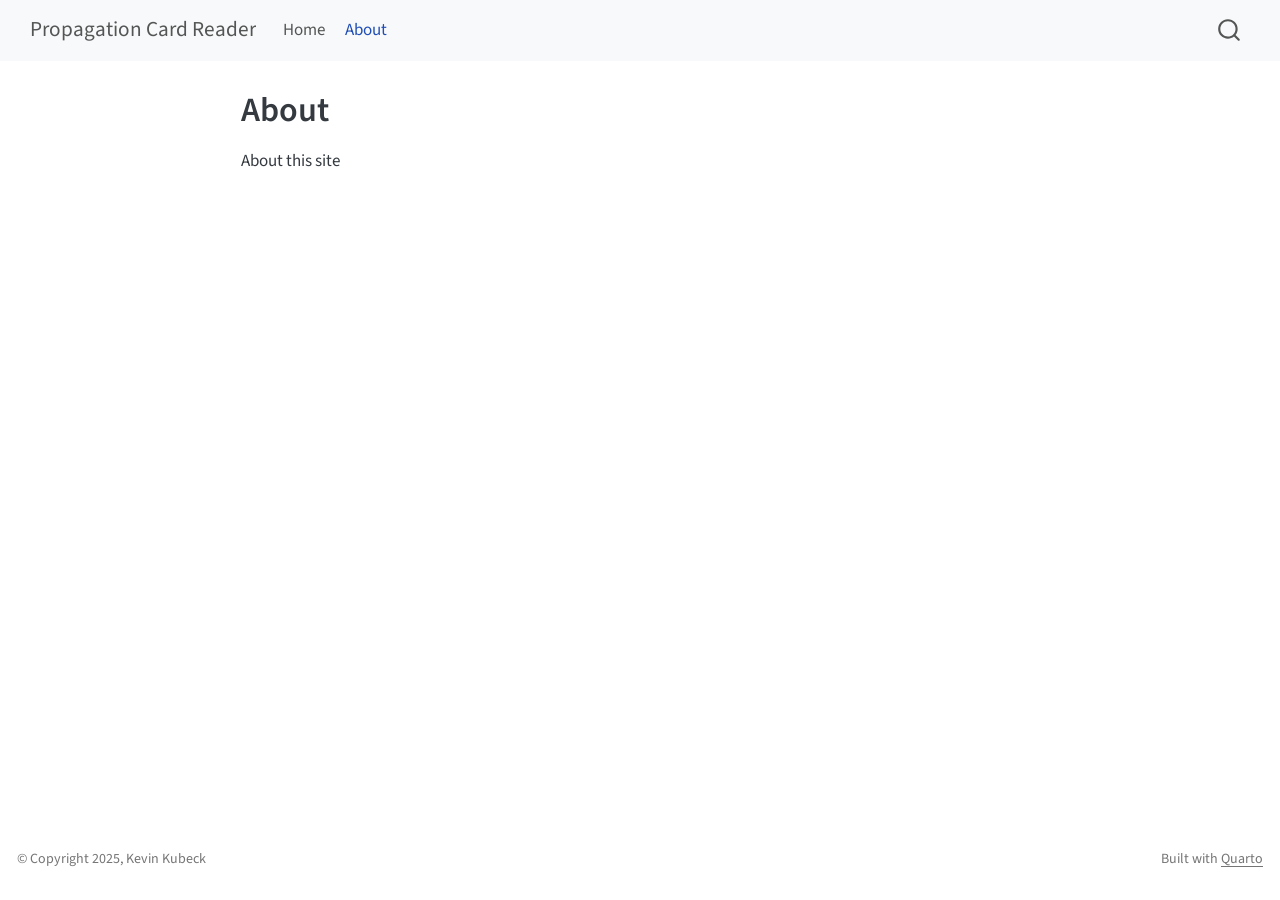
==== docs/about.html @ 02231087 "Added quarto files" ====
<!DOCTYPE html>
<html xmlns="http://www.w3.org/1999/xhtml" lang="en" xml:lang="en"><head>

<meta charset="utf-8">
<meta name="generator" content="quarto-1.7.33">

<meta name="viewport" content="width=device-width, initial-scale=1.0, user-scalable=yes">


<title>About – Propagation Card Reader</title>
<style>
code{white-space: pre-wrap;}
span.smallcaps{font-variant: small-caps;}
div.columns{display: flex; gap: min(4vw, 1.5em);}
div.column{flex: auto; overflow-x: auto;}
div.hanging-indent{margin-left: 1.5em; text-indent: -1.5em;}
ul.task-list{list-style: none;}
ul.task-list li input[type="checkbox"] {
  width: 0.8em;
  margin: 0 0.8em 0.2em -1em; /* quarto-specific, see https://github.com/quarto-dev/quarto-cli/issues/4556 */ 
  vertical-align: middle;
}
</style>


<script src="site_libs/quarto-nav/quarto-nav.js"></script>
<script src="site_libs/quarto-nav/headroom.min.js"></script>
<script src="site_libs/clipboard/clipboard.min.js"></script>
<script src="site_libs/quarto-search/autocomplete.umd.js"></script>
<script src="site_libs/quarto-search/fuse.min.js"></script>
<script src="site_libs/quarto-search/quarto-search.js"></script>
<meta name="quarto:offset" content="./">
<script src="site_libs/quarto-html/quarto.js" type="module"></script>
<script src="site_libs/quarto-html/tabsets/tabsets.js" type="module"></script>
<script src="site_libs/quarto-html/popper.min.js"></script>
<script src="site_libs/quarto-html/tippy.umd.min.js"></script>
<script src="site_libs/quarto-html/anchor.min.js"></script>
<link href="site_libs/quarto-html/tippy.css" rel="stylesheet">
<link href="site_libs/quarto-html/quarto-syntax-highlighting-ea385d0e468b0dd5ea5bf0780b1290d9.css" rel="stylesheet" id="quarto-text-highlighting-styles">
<script src="site_libs/bootstrap/bootstrap.min.js"></script>
<link href="site_libs/bootstrap/bootstrap-icons.css" rel="stylesheet">
<link href="site_libs/bootstrap/bootstrap-c1fac2584b48ed01fb6e278e36375074.min.css" rel="stylesheet" append-hash="true" id="quarto-bootstrap" data-mode="light">
<script id="quarto-search-options" type="application/json">{
  "location": "navbar",
  "copy-button": false,
  "collapse-after": 3,
  "panel-placement": "end",
  "type": "overlay",
  "limit": 50,
  "keyboard-shortcut": [
    "f",
    "/",
    "s"
  ],
  "show-item-context": false,
  "language": {
    "search-no-results-text": "No results",
    "search-matching-documents-text": "matching documents",
    "search-copy-link-title": "Copy link to search",
    "search-hide-matches-text": "Hide additional matches",
    "search-more-match-text": "more match in this document",
    "search-more-matches-text": "more matches in this document",
    "search-clear-button-title": "Clear",
    "search-text-placeholder": "",
    "search-detached-cancel-button-title": "Cancel",
    "search-submit-button-title": "Submit",
    "search-label": "Search"
  }
}</script>


<link rel="stylesheet" href="styles.css">
</head>

<body class="nav-fixed fullcontent quarto-light">

<div id="quarto-search-results"></div>
  <header id="quarto-header" class="headroom fixed-top">
    <nav class="navbar navbar-expand-lg " data-bs-theme="dark">
      <div class="navbar-container container-fluid">
      <div class="navbar-brand-container mx-auto">
    <a class="navbar-brand" href="./index.html">
    <span class="navbar-title">Propagation Card Reader</span>
    </a>
  </div>
            <div id="quarto-search" class="" title="Search"></div>
          <button class="navbar-toggler" type="button" data-bs-toggle="collapse" data-bs-target="#navbarCollapse" aria-controls="navbarCollapse" role="menu" aria-expanded="false" aria-label="Toggle navigation" onclick="if (window.quartoToggleHeadroom) { window.quartoToggleHeadroom(); }">
  <span class="navbar-toggler-icon"></span>
</button>
          <div class="collapse navbar-collapse" id="navbarCollapse">
            <ul class="navbar-nav navbar-nav-scroll me-auto">
  <li class="nav-item">
    <a class="nav-link" href="./index.html"> 
<span class="menu-text">Home</span></a>
  </li>  
  <li class="nav-item">
    <a class="nav-link active" href="./about.html" aria-current="page"> 
<span class="menu-text">About</span></a>
  </li>  
</ul>
          </div> <!-- /navcollapse -->
            <div class="quarto-navbar-tools">
</div>
      </div> <!-- /container-fluid -->
    </nav>
</header>
<!-- content -->
<div id="quarto-content" class="quarto-container page-columns page-rows-contents page-layout-article page-navbar">
<!-- sidebar -->
<!-- margin-sidebar -->
    
<!-- main -->
<main class="content" id="quarto-document-content">

<header id="title-block-header" class="quarto-title-block default">
<div class="quarto-title">
<h1 class="title">About</h1>
</div>



<div class="quarto-title-meta">

    
  
    
  </div>
  


</header>


<p>About this site</p>



</main> <!-- /main -->
<script id="quarto-html-after-body" type="application/javascript">
  window.document.addEventListener("DOMContentLoaded", function (event) {
    const icon = "";
    const anchorJS = new window.AnchorJS();
    anchorJS.options = {
      placement: 'right',
      icon: icon
    };
    anchorJS.add('.anchored');
    const isCodeAnnotation = (el) => {
      for (const clz of el.classList) {
        if (clz.startsWith('code-annotation-')) {                     
          return true;
        }
      }
      return false;
    }
    const onCopySuccess = function(e) {
      // button target
      const button = e.trigger;
      // don't keep focus
      button.blur();
      // flash "checked"
      button.classList.add('code-copy-button-checked');
      var currentTitle = button.getAttribute("title");
      button.setAttribute("title", "Copied!");
      let tooltip;
      if (window.bootstrap) {
        button.setAttribute("data-bs-toggle", "tooltip");
        button.setAttribute("data-bs-placement", "left");
        button.setAttribute("data-bs-title", "Copied!");
        tooltip = new bootstrap.Tooltip(button, 
          { trigger: "manual", 
            customClass: "code-copy-button-tooltip",
            offset: [0, -8]});
        tooltip.show();    
      }
      setTimeout(function() {
        if (tooltip) {
          tooltip.hide();
          button.removeAttribute("data-bs-title");
          button.removeAttribute("data-bs-toggle");
          button.removeAttribute("data-bs-placement");
        }
        button.setAttribute("title", currentTitle);
        button.classList.remove('code-copy-button-checked');
      }, 1000);
      // clear code selection
      e.clearSelection();
    }
    const getTextToCopy = function(trigger) {
        const codeEl = trigger.previousElementSibling.cloneNode(true);
        for (const childEl of codeEl.children) {
          if (isCodeAnnotation(childEl)) {
            childEl.remove();
          }
        }
        return codeEl.innerText;
    }
    const clipboard = new window.ClipboardJS('.code-copy-button:not([data-in-quarto-modal])', {
      text: getTextToCopy
    });
    clipboard.on('success', onCopySuccess);
    if (window.document.getElementById('quarto-embedded-source-code-modal')) {
      const clipboardModal = new window.ClipboardJS('.code-copy-button[data-in-quarto-modal]', {
        text: getTextToCopy,
        container: window.document.getElementById('quarto-embedded-source-code-modal')
      });
      clipboardModal.on('success', onCopySuccess);
    }
      var localhostRegex = new RegExp(/^(?:http|https):\/\/localhost\:?[0-9]*\//);
      var mailtoRegex = new RegExp(/^mailto:/);
        var filterRegex = new RegExp('/' + window.location.host + '/');
      var isInternal = (href) => {
          return filterRegex.test(href) || localhostRegex.test(href) || mailtoRegex.test(href);
      }
      // Inspect non-navigation links and adorn them if external
     var links = window.document.querySelectorAll('a[href]:not(.nav-link):not(.navbar-brand):not(.toc-action):not(.sidebar-link):not(.sidebar-item-toggle):not(.pagination-link):not(.no-external):not([aria-hidden]):not(.dropdown-item):not(.quarto-navigation-tool):not(.about-link)');
      for (var i=0; i<links.length; i++) {
        const link = links[i];
        if (!isInternal(link.href)) {
          // undo the damage that might have been done by quarto-nav.js in the case of
          // links that we want to consider external
          if (link.dataset.originalHref !== undefined) {
            link.href = link.dataset.originalHref;
          }
        }
      }
    function tippyHover(el, contentFn, onTriggerFn, onUntriggerFn) {
      const config = {
        allowHTML: true,
        maxWidth: 500,
        delay: 100,
        arrow: false,
        appendTo: function(el) {
            return el.parentElement;
        },
        interactive: true,
        interactiveBorder: 10,
        theme: 'quarto',
        placement: 'bottom-start',
      };
      if (contentFn) {
        config.content = contentFn;
      }
      if (onTriggerFn) {
        config.onTrigger = onTriggerFn;
      }
      if (onUntriggerFn) {
        config.onUntrigger = onUntriggerFn;
      }
      window.tippy(el, config); 
    }
    const noterefs = window.document.querySelectorAll('a[role="doc-noteref"]');
    for (var i=0; i<noterefs.length; i++) {
      const ref = noterefs[i];
      tippyHover(ref, function() {
        // use id or data attribute instead here
        let href = ref.getAttribute('data-footnote-href') || ref.getAttribute('href');
        try { href = new URL(href).hash; } catch {}
        const id = href.replace(/^#\/?/, "");
        const note = window.document.getElementById(id);
        if (note) {
          return note.innerHTML;
        } else {
          return "";
        }
      });
    }
    const xrefs = window.document.querySelectorAll('a.quarto-xref');
    const processXRef = (id, note) => {
      // Strip column container classes
      const stripColumnClz = (el) => {
        el.classList.remove("page-full", "page-columns");
        if (el.children) {
          for (const child of el.children) {
            stripColumnClz(child);
          }
        }
      }
      stripColumnClz(note)
      if (id === null || id.startsWith('sec-')) {
        // Special case sections, only their first couple elements
        const container = document.createElement("div");
        if (note.children && note.children.length > 2) {
          container.appendChild(note.children[0].cloneNode(true));
          for (let i = 1; i < note.children.length; i++) {
            const child = note.children[i];
            if (child.tagName === "P" && child.innerText === "") {
              continue;
            } else {
              container.appendChild(child.cloneNode(true));
              break;
            }
          }
          if (window.Quarto?.typesetMath) {
            window.Quarto.typesetMath(container);
          }
          return container.innerHTML
        } else {
          if (window.Quarto?.typesetMath) {
            window.Quarto.typesetMath(note);
          }
          return note.innerHTML;
        }
      } else {
        // Remove any anchor links if they are present
        const anchorLink = note.querySelector('a.anchorjs-link');
        if (anchorLink) {
          anchorLink.remove();
        }
        if (window.Quarto?.typesetMath) {
          window.Quarto.typesetMath(note);
        }
        if (note.classList.contains("callout")) {
          return note.outerHTML;
        } else {
          return note.innerHTML;
        }
      }
    }
    for (var i=0; i<xrefs.length; i++) {
      const xref = xrefs[i];
      tippyHover(xref, undefined, function(instance) {
        instance.disable();
        let url = xref.getAttribute('href');
        let hash = undefined; 
        if (url.startsWith('#')) {
          hash = url;
        } else {
          try { hash = new URL(url).hash; } catch {}
        }
        if (hash) {
          const id = hash.replace(/^#\/?/, "");
          const note = window.document.getElementById(id);
          if (note !== null) {
            try {
              const html = processXRef(id, note.cloneNode(true));
              instance.setContent(html);
            } finally {
              instance.enable();
              instance.show();
            }
          } else {
            // See if we can fetch this
            fetch(url.split('#')[0])
            .then(res => res.text())
            .then(html => {
              const parser = new DOMParser();
              const htmlDoc = parser.parseFromString(html, "text/html");
              const note = htmlDoc.getElementById(id);
              if (note !== null) {
                const html = processXRef(id, note);
                instance.setContent(html);
              } 
            }).finally(() => {
              instance.enable();
              instance.show();
            });
          }
        } else {
          // See if we can fetch a full url (with no hash to target)
          // This is a special case and we should probably do some content thinning / targeting
          fetch(url)
          .then(res => res.text())
          .then(html => {
            const parser = new DOMParser();
            const htmlDoc = parser.parseFromString(html, "text/html");
            const note = htmlDoc.querySelector('main.content');
            if (note !== null) {
              // This should only happen for chapter cross references
              // (since there is no id in the URL)
              // remove the first header
              if (note.children.length > 0 && note.children[0].tagName === "HEADER") {
                note.children[0].remove();
              }
              const html = processXRef(null, note);
              instance.setContent(html);
            } 
          }).finally(() => {
            instance.enable();
            instance.show();
          });
        }
      }, function(instance) {
      });
    }
        let selectedAnnoteEl;
        const selectorForAnnotation = ( cell, annotation) => {
          let cellAttr = 'data-code-cell="' + cell + '"';
          let lineAttr = 'data-code-annotation="' +  annotation + '"';
          const selector = 'span[' + cellAttr + '][' + lineAttr + ']';
          return selector;
        }
        const selectCodeLines = (annoteEl) => {
          const doc = window.document;
          const targetCell = annoteEl.getAttribute("data-target-cell");
          const targetAnnotation = annoteEl.getAttribute("data-target-annotation");
          const annoteSpan = window.document.querySelector(selectorForAnnotation(targetCell, targetAnnotation));
          const lines = annoteSpan.getAttribute("data-code-lines").split(",");
          const lineIds = lines.map((line) => {
            return targetCell + "-" + line;
          })
          let top = null;
          let height = null;
          let parent = null;
          if (lineIds.length > 0) {
              //compute the position of the single el (top and bottom and make a div)
              const el = window.document.getElementById(lineIds[0]);
              top = el.offsetTop;
              height = el.offsetHeight;
              parent = el.parentElement.parentElement;
            if (lineIds.length > 1) {
              const lastEl = window.document.getElementById(lineIds[lineIds.length - 1]);
              const bottom = lastEl.offsetTop + lastEl.offsetHeight;
              height = bottom - top;
            }
            if (top !== null && height !== null && parent !== null) {
              // cook up a div (if necessary) and position it 
              let div = window.document.getElementById("code-annotation-line-highlight");
              if (div === null) {
                div = window.document.createElement("div");
                div.setAttribute("id", "code-annotation-line-highlight");
                div.style.position = 'absolute';
                parent.appendChild(div);
              }
              div.style.top = top - 2 + "px";
              div.style.height = height + 4 + "px";
              div.style.left = 0;
              let gutterDiv = window.document.getElementById("code-annotation-line-highlight-gutter");
              if (gutterDiv === null) {
                gutterDiv = window.document.createElement("div");
                gutterDiv.setAttribute("id", "code-annotation-line-highlight-gutter");
                gutterDiv.style.position = 'absolute';
                const codeCell = window.document.getElementById(targetCell);
                const gutter = codeCell.querySelector('.code-annotation-gutter');
                gutter.appendChild(gutterDiv);
              }
              gutterDiv.style.top = top - 2 + "px";
              gutterDiv.style.height = height + 4 + "px";
            }
            selectedAnnoteEl = annoteEl;
          }
        };
        const unselectCodeLines = () => {
          const elementsIds = ["code-annotation-line-highlight", "code-annotation-line-highlight-gutter"];
          elementsIds.forEach((elId) => {
            const div = window.document.getElementById(elId);
            if (div) {
              div.remove();
            }
          });
          selectedAnnoteEl = undefined;
        };
          // Handle positioning of the toggle
      window.addEventListener(
        "resize",
        throttle(() => {
          elRect = undefined;
          if (selectedAnnoteEl) {
            selectCodeLines(selectedAnnoteEl);
          }
        }, 10)
      );
      function throttle(fn, ms) {
      let throttle = false;
      let timer;
        return (...args) => {
          if(!throttle) { // first call gets through
              fn.apply(this, args);
              throttle = true;
          } else { // all the others get throttled
              if(timer) clearTimeout(timer); // cancel #2
              timer = setTimeout(() => {
                fn.apply(this, args);
                timer = throttle = false;
              }, ms);
          }
        };
      }
        // Attach click handler to the DT
        const annoteDls = window.document.querySelectorAll('dt[data-target-cell]');
        for (const annoteDlNode of annoteDls) {
          annoteDlNode.addEventListener('click', (event) => {
            const clickedEl = event.target;
            if (clickedEl !== selectedAnnoteEl) {
              unselectCodeLines();
              const activeEl = window.document.querySelector('dt[data-target-cell].code-annotation-active');
              if (activeEl) {
                activeEl.classList.remove('code-annotation-active');
              }
              selectCodeLines(clickedEl);
              clickedEl.classList.add('code-annotation-active');
            } else {
              // Unselect the line
              unselectCodeLines();
              clickedEl.classList.remove('code-annotation-active');
            }
          });
        }
    const findCites = (el) => {
      const parentEl = el.parentElement;
      if (parentEl) {
        const cites = parentEl.dataset.cites;
        if (cites) {
          return {
            el,
            cites: cites.split(' ')
          };
        } else {
          return findCites(el.parentElement)
        }
      } else {
        return undefined;
      }
    };
    var bibliorefs = window.document.querySelectorAll('a[role="doc-biblioref"]');
    for (var i=0; i<bibliorefs.length; i++) {
      const ref = bibliorefs[i];
      const citeInfo = findCites(ref);
      if (citeInfo) {
        tippyHover(citeInfo.el, function() {
          var popup = window.document.createElement('div');
          citeInfo.cites.forEach(function(cite) {
            var citeDiv = window.document.createElement('div');
            citeDiv.classList.add('hanging-indent');
            citeDiv.classList.add('csl-entry');
            var biblioDiv = window.document.getElementById('ref-' + cite);
            if (biblioDiv) {
              citeDiv.innerHTML = biblioDiv.innerHTML;
            }
            popup.appendChild(citeDiv);
          });
          return popup.innerHTML;
        });
      }
    }
  });
  </script>
</div> <!-- /content -->
<footer class="footer">
  <div class="nav-footer">
    <div class="nav-footer-left">
<p>© Copyright 2025, Kevin Kubeck</p>
</div>   
    <div class="nav-footer-center">
      &nbsp;
    </div>
    <div class="nav-footer-right">
<p>Built with <a href="https://quarto.org/">Quarto</a></p>
</div>
  </div>
</footer>




</body></html>
---- docs/site_libs/quarto-html/tippy.css ----
.tippy-box[data-animation=fade][data-state=hidden]{opacity:0}[data-tippy-root]{max-width:calc(100vw - 10px)}.tippy-box{position:relative;background-color:#333;color:#fff;border-radius:4px;font-size:14px;line-height:1.4;white-space:normal;outline:0;transition-property:transform,visibility,opacity}.tippy-box[data-placement^=top]>.tippy-arrow{bottom:0}.tippy-box[data-placement^=top]>.tippy-arrow:before{bottom:-7px;left:0;border-width:8px 8px 0;border-top-color:initial;transform-origin:center top}.tippy-box[data-placement^=bottom]>.tippy-arrow{top:0}.tippy-box[data-placement^=bottom]>.tippy-arrow:before{top:-7px;left:0;border-width:0 8px 8px;border-bottom-color:initial;transform-origin:center bottom}.tippy-box[data-placement^=left]>.tippy-arrow{right:0}.tippy-box[data-placement^=left]>.tippy-arrow:before{border-width:8px 0 8px 8px;border-left-color:initial;right:-7px;transform-origin:center left}.tippy-box[data-placement^=right]>.tippy-arrow{left:0}.tippy-box[data-placement^=right]>.tippy-arrow:before{left:-7px;border-width:8px 8px 8px 0;border-right-color:initial;transform-origin:center right}.tippy-box[data-inertia][data-state=visible]{transition-timing-function:cubic-bezier(.54,1.5,.38,1.11)}.tippy-arrow{width:16px;height:16px;color:#333}.tippy-arrow:before{content:"";position:absolute;border-color:transparent;border-style:solid}.tippy-content{position:relative;padding:5px 9px;z-index:1}
---- docs/site_libs/quarto-html/quarto-syntax-highlighting-ea385d0e468b0dd5ea5bf0780b1290d9.css ----
/* quarto syntax highlight colors */
:root {
  --quarto-hl-ot-color: #003B4F;
  --quarto-hl-at-color: #657422;
  --quarto-hl-ss-color: #20794D;
  --quarto-hl-an-color: #5E5E5E;
  --quarto-hl-fu-color: #4758AB;
  --quarto-hl-st-color: #20794D;
  --quarto-hl-cf-color: #003B4F;
  --quarto-hl-op-color: #5E5E5E;
  --quarto-hl-er-color: #AD0000;
  --quarto-hl-bn-color: #AD0000;
  --quarto-hl-al-color: #AD0000;
  --quarto-hl-va-color: #111111;
  --quarto-hl-bu-color: inherit;
  --quarto-hl-ex-color: inherit;
  --quarto-hl-pp-color: #AD0000;
  --quarto-hl-in-color: #5E5E5E;
  --quarto-hl-vs-color: #20794D;
  --quarto-hl-wa-color: #5E5E5E;
  --quarto-hl-do-color: #5E5E5E;
  --quarto-hl-im-color: #00769E;
  --quarto-hl-ch-color: #20794D;
  --quarto-hl-dt-color: #AD0000;
  --quarto-hl-fl-color: #AD0000;
  --quarto-hl-co-color: #5E5E5E;
  --quarto-hl-cv-color: #5E5E5E;
  --quarto-hl-cn-color: #8f5902;
  --quarto-hl-sc-color: #5E5E5E;
  --quarto-hl-dv-color: #AD0000;
  --quarto-hl-kw-color: #003B4F;
}

/* other quarto variables */
:root {
  --quarto-font-monospace: SFMono-Regular, Menlo, Monaco, Consolas, "Liberation Mono", "Courier New", monospace;
}

/* syntax highlight based on Pandoc's rules */
pre > code.sourceCode > span {
  color: #003B4F;
}

code.sourceCode > span {
  color: #003B4F;
}

div.sourceCode,
div.sourceCode pre.sourceCode {
  color: #003B4F;
}

/* Normal */
code span {
  color: #003B4F;
}

/* Alert */
code span.al {
  color: #AD0000;
  font-style: inherit;
}

/* Annotation */
code span.an {
  color: #5E5E5E;
  font-style: inherit;
}

/* Attribute */
code span.at {
  color: #657422;
  font-style: inherit;
}

/* BaseN */
code span.bn {
  color: #AD0000;
  font-style: inherit;
}

/* BuiltIn */
code span.bu {
  font-style: inherit;
}

/* ControlFlow */
code span.cf {
  color: #003B4F;
  font-weight: bold;
  font-style: inherit;
}

/* Char */
code span.ch {
  color: #20794D;
  font-style: inherit;
}

/* Constant */
code span.cn {
  color: #8f5902;
  font-style: inherit;
}

/* Comment */
code span.co {
  color: #5E5E5E;
  font-style: inherit;
}

/* CommentVar */
code span.cv {
  color: #5E5E5E;
  font-style: italic;
}

/* Documentation */
code span.do {
  color: #5E5E5E;
  font-style: italic;
}

/* DataType */
code span.dt {
  color: #AD0000;
  font-style: inherit;
}

/* DecVal */
code span.dv {
  color: #AD0000;
  font-style: inherit;
}

/* Error */
code span.er {
  color: #AD0000;
  font-style: inherit;
}

/* Extension */
code span.ex {
  font-style: inherit;
}

/* Float */
code span.fl {
  color: #AD0000;
  font-style: inherit;
}

/* Function */
code span.fu {
  color: #4758AB;
  font-style: inherit;
}

/* Import */
code span.im {
  color: #00769E;
  font-style: inherit;
}

/* Information */
code span.in {
  color: #5E5E5E;
  font-style: inherit;
}

/* Keyword */
code span.kw {
  color: #003B4F;
  font-weight: bold;
  font-style: inherit;
}

/* Operator */
code span.op {
  color: #5E5E5E;
  font-style: inherit;
}

/* Other */
code span.ot {
  color: #003B4F;
  font-style: inherit;
}

/* Preprocessor */
code span.pp {
  color: #AD0000;
  font-style: inherit;
}

/* SpecialChar */
code span.sc {
  color: #5E5E5E;
  font-style: inherit;
}

/* SpecialString */
code span.ss {
  color: #20794D;
  font-style: inherit;
}

/* String */
code span.st {
  color: #20794D;
  font-style: inherit;
}

/* Variable */
code span.va {
  color: #111111;
  font-style: inherit;
}

/* VerbatimString */
code span.vs {
  color: #20794D;
  font-style: inherit;
}

/* Warning */
code span.wa {
  color: #5E5E5E;
  font-style: italic;
}

.prevent-inlining {
  content: "</";
}

/*# sourceMappingURL=538754cbb4183396a2435bcb80637e05.css.map */
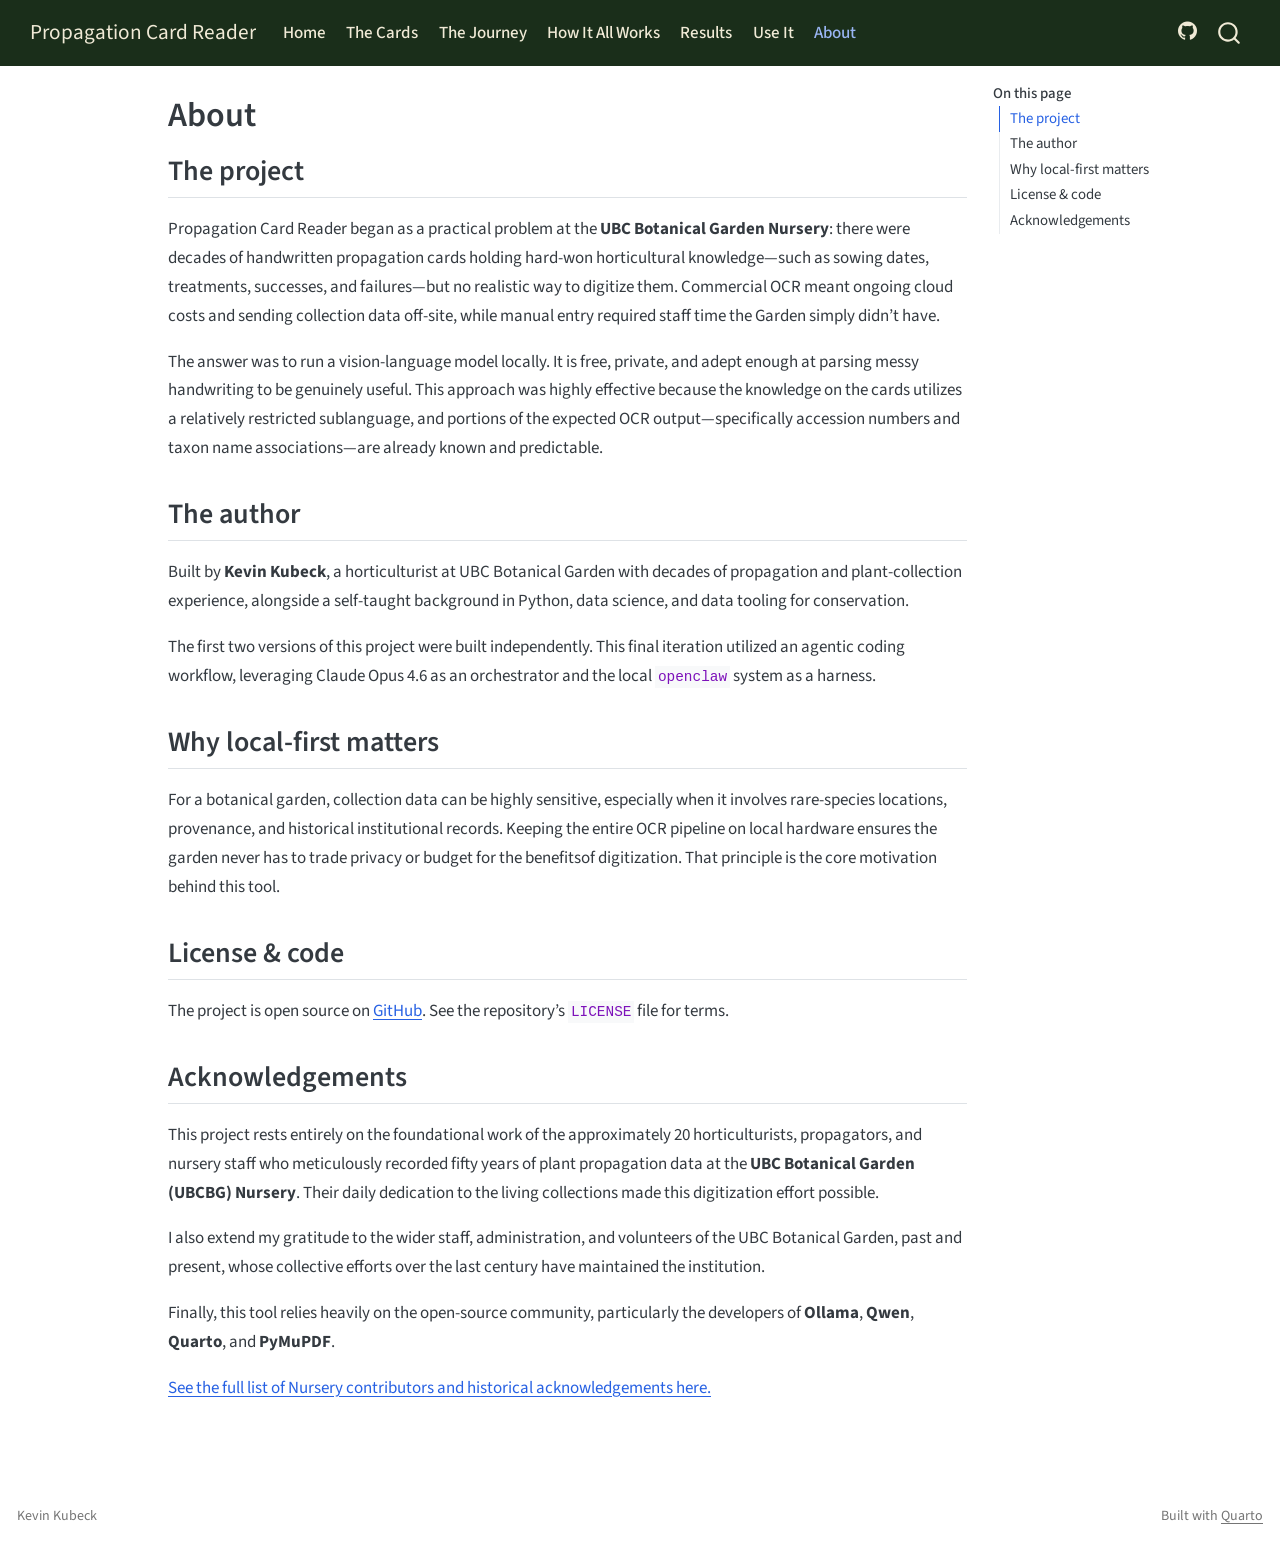
==== commit 6c008bf6: "Rebuild Quarto site: story-first structure, accessible tone New pages: The Cards (card anatomy, eras" ====
--- a/docs/about.html
+++ b/docs/about.html
@@ -2,7 +2,7 @@
 <html xmlns="http://www.w3.org/1999/xhtml" lang="en" xml:lang="en"><head>
 
 <meta charset="utf-8">
-<meta name="generator" content="quarto-1.7.33">
+<meta name="generator" content="quarto-1.6.42">
 
 <meta name="viewport" content="width=device-width, initial-scale=1.0, user-scalable=yes">
 
@@ -30,16 +30,15 @@
 <script src="site_libs/quarto-search/fuse.min.js"></script>
 <script src="site_libs/quarto-search/quarto-search.js"></script>
 <meta name="quarto:offset" content="./">
-<script src="site_libs/quarto-html/quarto.js" type="module"></script>
-<script src="site_libs/quarto-html/tabsets/tabsets.js" type="module"></script>
+<script src="site_libs/quarto-html/quarto.js"></script>
 <script src="site_libs/quarto-html/popper.min.js"></script>
 <script src="site_libs/quarto-html/tippy.umd.min.js"></script>
 <script src="site_libs/quarto-html/anchor.min.js"></script>
 <link href="site_libs/quarto-html/tippy.css" rel="stylesheet">
-<link href="site_libs/quarto-html/quarto-syntax-highlighting-ea385d0e468b0dd5ea5bf0780b1290d9.css" rel="stylesheet" id="quarto-text-highlighting-styles">
+<link href="site_libs/quarto-html/quarto-syntax-highlighting-2f5df379a58b258e96c21c0638c20c03.css" rel="stylesheet" id="quarto-text-highlighting-styles">
 <script src="site_libs/bootstrap/bootstrap.min.js"></script>
 <link href="site_libs/bootstrap/bootstrap-icons.css" rel="stylesheet">
-<link href="site_libs/bootstrap/bootstrap-c1fac2584b48ed01fb6e278e36375074.min.css" rel="stylesheet" append-hash="true" id="quarto-bootstrap" data-mode="light">
+<link href="site_libs/bootstrap/bootstrap-8d88fcbb3e07f864018e4b347a7d8360.min.css" rel="stylesheet" append-hash="true" id="quarto-bootstrap" data-mode="light">
 <script id="quarto-search-options" type="application/json">{
   "location": "navbar",
   "copy-button": false,
@@ -72,7 +71,7 @@
 <link rel="stylesheet" href="styles.css">
 </head>
 
-<body class="nav-fixed fullcontent quarto-light">
+<body class="nav-fixed">
 
 <div id="quarto-search-results"></div>
   <header id="quarto-header" class="headroom fixed-top">
@@ -94,8 +93,35 @@
 <span class="menu-text">Home</span></a>
   </li>  
   <li class="nav-item">
+    <a class="nav-link" href="./the-cards.html"> 
+<span class="menu-text">The Cards</span></a>
+  </li>  
+  <li class="nav-item">
+    <a class="nav-link" href="./the-journey.html"> 
+<span class="menu-text">The Journey</span></a>
+  </li>  
+  <li class="nav-item">
+    <a class="nav-link" href="./concepts.html"> 
+<span class="menu-text">How It All Works</span></a>
+  </li>  
+  <li class="nav-item">
+    <a class="nav-link" href="./results.html"> 
+<span class="menu-text">Results</span></a>
+  </li>  
+  <li class="nav-item">
+    <a class="nav-link" href="./use-it.html"> 
+<span class="menu-text">Use It</span></a>
+  </li>  
+  <li class="nav-item">
     <a class="nav-link active" href="./about.html" aria-current="page"> 
 <span class="menu-text">About</span></a>
+  </li>  
+</ul>
+            <ul class="navbar-nav navbar-nav-scroll ms-auto">
+  <li class="nav-item compact">
+    <a class="nav-link" href="https://github.com/Kkubeck/propagation-card-reader"> <i class="bi bi-github" role="img" aria-label="GitHub">
+</i> 
+<span class="menu-text"></span></a>
   </li>  
 </ul>
           </div> <!-- /navcollapse -->
@@ -108,7 +134,19 @@
 <div id="quarto-content" class="quarto-container page-columns page-rows-contents page-layout-article page-navbar">
 <!-- sidebar -->
 <!-- margin-sidebar -->
-    
+    <div id="quarto-margin-sidebar" class="sidebar margin-sidebar">
+        <nav id="TOC" role="doc-toc" class="toc-active">
+    <h2 id="toc-title">On this page</h2>
+   
+  <ul>
+  <li><a href="#the-project" id="toc-the-project" class="nav-link active" data-scroll-target="#the-project">The project</a></li>
+  <li><a href="#the-author" id="toc-the-author" class="nav-link" data-scroll-target="#the-author">The author</a></li>
+  <li><a href="#why-local-first-matters" id="toc-why-local-first-matters" class="nav-link" data-scroll-target="#why-local-first-matters">Why local-first matters</a></li>
+  <li><a href="#license-code" id="toc-license-code" class="nav-link" data-scroll-target="#license-code">License &amp; code</a></li>
+  <li><a href="#acknowledgements" id="toc-acknowledgements" class="nav-link" data-scroll-target="#acknowledgements">Acknowledgements</a></li>
+  </ul>
+</nav>
+    </div>
 <!-- main -->
 <main class="content" id="quarto-document-content">
 
@@ -131,248 +169,266 @@
 </header>
 
 
-<p>About this site</p>
-
-
+<section id="the-project" class="level2">
+<h2 class="anchored" data-anchor-id="the-project">The project</h2>
+<p>Propagation Card Reader began as a practical problem at the <strong>UBC Botanical Garden Nursery</strong>: there were decades of handwritten propagation cards holding hard-won horticultural knowledge—such as sowing dates, treatments, successes, and failures—but no realistic way to digitize them. Commercial OCR meant ongoing cloud costs and sending collection data off-site, while manual entry required staff time the Garden simply didn’t have.</p>
+<p>The answer was to run a vision-language model locally. It is free, private, and adept enough at parsing messy handwriting to be genuinely useful. This approach was highly effective because the knowledge on the cards utilizes a relatively restricted sublanguage, and portions of the expected OCR output—specifically accession numbers and taxon name associations—are already known and predictable.</p>
+</section>
+<section id="the-author" class="level2">
+<h2 class="anchored" data-anchor-id="the-author">The author</h2>
+<p>Built by <strong>Kevin Kubeck</strong>, a horticulturist at UBC Botanical Garden with decades of propagation and plant-collection experience, alongside a self-taught background in Python, data science, and data tooling for conservation.</p>
+<p>The first two versions of this project were built independently. This final iteration utilized an agentic coding workflow, leveraging Claude Opus 4.6 as an orchestrator and the local <code>openclaw</code> system as a harness.</p>
+</section>
+<section id="why-local-first-matters" class="level2">
+<h2 class="anchored" data-anchor-id="why-local-first-matters">Why local-first matters</h2>
+<p>For a botanical garden, collection data can be highly sensitive, especially when it involves rare-species locations, provenance, and historical institutional records. Keeping the entire OCR pipeline on local hardware ensures the garden never has to trade privacy or budget for the benefitsof digitization. That principle is the core motivation behind this tool.</p>
+</section>
+<section id="license-code" class="level2">
+<h2 class="anchored" data-anchor-id="license-code">License &amp; code</h2>
+<p>The project is open source on <a href="https://github.com/Kkubeck/propagation-card-reader">GitHub</a>. See the repository’s <code>LICENSE</code> file for terms.</p>
+</section>
+<section id="acknowledgements" class="level2">
+<h2 class="anchored" data-anchor-id="acknowledgements">Acknowledgements</h2>
+<p>This project rests entirely on the foundational work of the approximately 20 horticulturists, propagators, and nursery staff who meticulously recorded fifty years of plant propagation data at the <strong>UBC Botanical Garden (UBCBG) Nursery</strong>. Their daily dedication to the living collections made this digitization effort possible.</p>
+<p>I also extend my gratitude to the wider staff, administration, and volunteers of the UBC Botanical Garden, past and present, whose collective efforts over the last century have maintained the institution.</p>
+<p>Finally, this tool relies heavily on the open-source community, particularly the developers of <strong>Ollama</strong>, <strong>Qwen</strong>, <strong>Quarto</strong>, and <strong>PyMuPDF</strong>.</p>
+<p><strong><a href="acknowledgements.qmd">See the full list of Nursery contributors and historical acknowledgements here.</a></strong></p>
+
+
+</section>
 
 </main> <!-- /main -->
 <script id="quarto-html-after-body" type="application/javascript">
-  window.document.addEventListener("DOMContentLoaded", function (event) {
-    const icon = "";
-    const anchorJS = new window.AnchorJS();
-    anchorJS.options = {
-      placement: 'right',
-      icon: icon
+window.document.addEventListener("DOMContentLoaded", function (event) {
+  const toggleBodyColorMode = (bsSheetEl) => {
+    const mode = bsSheetEl.getAttribute("data-mode");
+    const bodyEl = window.document.querySelector("body");
+    if (mode === "dark") {
+      bodyEl.classList.add("quarto-dark");
+      bodyEl.classList.remove("quarto-light");
+    } else {
+      bodyEl.classList.add("quarto-light");
+      bodyEl.classList.remove("quarto-dark");
+    }
+  }
+  const toggleBodyColorPrimary = () => {
+    const bsSheetEl = window.document.querySelector("link#quarto-bootstrap");
+    if (bsSheetEl) {
+      toggleBodyColorMode(bsSheetEl);
+    }
+  }
+  toggleBodyColorPrimary();  
+  const icon = "";
+  const anchorJS = new window.AnchorJS();
+  anchorJS.options = {
+    placement: 'right',
+    icon: icon
+  };
+  anchorJS.add('.anchored');
+  const isCodeAnnotation = (el) => {
+    for (const clz of el.classList) {
+      if (clz.startsWith('code-annotation-')) {                     
+        return true;
+      }
+    }
+    return false;
+  }
+  const onCopySuccess = function(e) {
+    // button target
+    const button = e.trigger;
+    // don't keep focus
+    button.blur();
+    // flash "checked"
+    button.classList.add('code-copy-button-checked');
+    var currentTitle = button.getAttribute("title");
+    button.setAttribute("title", "Copied!");
+    let tooltip;
+    if (window.bootstrap) {
+      button.setAttribute("data-bs-toggle", "tooltip");
+      button.setAttribute("data-bs-placement", "left");
+      button.setAttribute("data-bs-title", "Copied!");
+      tooltip = new bootstrap.Tooltip(button, 
+        { trigger: "manual", 
+          customClass: "code-copy-button-tooltip",
+          offset: [0, -8]});
+      tooltip.show();    
+    }
+    setTimeout(function() {
+      if (tooltip) {
+        tooltip.hide();
+        button.removeAttribute("data-bs-title");
+        button.removeAttribute("data-bs-toggle");
+        button.removeAttribute("data-bs-placement");
+      }
+      button.setAttribute("title", currentTitle);
+      button.classList.remove('code-copy-button-checked');
+    }, 1000);
+    // clear code selection
+    e.clearSelection();
+  }
+  const getTextToCopy = function(trigger) {
+      const codeEl = trigger.previousElementSibling.cloneNode(true);
+      for (const childEl of codeEl.children) {
+        if (isCodeAnnotation(childEl)) {
+          childEl.remove();
+        }
+      }
+      return codeEl.innerText;
+  }
+  const clipboard = new window.ClipboardJS('.code-copy-button:not([data-in-quarto-modal])', {
+    text: getTextToCopy
+  });
+  clipboard.on('success', onCopySuccess);
+  if (window.document.getElementById('quarto-embedded-source-code-modal')) {
+    const clipboardModal = new window.ClipboardJS('.code-copy-button[data-in-quarto-modal]', {
+      text: getTextToCopy,
+      container: window.document.getElementById('quarto-embedded-source-code-modal')
+    });
+    clipboardModal.on('success', onCopySuccess);
+  }
+    var localhostRegex = new RegExp(/^(?:http|https):\/\/localhost\:?[0-9]*\//);
+    var mailtoRegex = new RegExp(/^mailto:/);
+      var filterRegex = new RegExp('/' + window.location.host + '/');
+    var isInternal = (href) => {
+        return filterRegex.test(href) || localhostRegex.test(href) || mailtoRegex.test(href);
+    }
+    // Inspect non-navigation links and adorn them if external
+ 	var links = window.document.querySelectorAll('a[href]:not(.nav-link):not(.navbar-brand):not(.toc-action):not(.sidebar-link):not(.sidebar-item-toggle):not(.pagination-link):not(.no-external):not([aria-hidden]):not(.dropdown-item):not(.quarto-navigation-tool):not(.about-link)');
+    for (var i=0; i<links.length; i++) {
+      const link = links[i];
+      if (!isInternal(link.href)) {
+        // undo the damage that might have been done by quarto-nav.js in the case of
+        // links that we want to consider external
+        if (link.dataset.originalHref !== undefined) {
+          link.href = link.dataset.originalHref;
+        }
+      }
+    }
+  function tippyHover(el, contentFn, onTriggerFn, onUntriggerFn) {
+    const config = {
+      allowHTML: true,
+      maxWidth: 500,
+      delay: 100,
+      arrow: false,
+      appendTo: function(el) {
+          return el.parentElement;
+      },
+      interactive: true,
+      interactiveBorder: 10,
+      theme: 'quarto',
+      placement: 'bottom-start',
     };
-    anchorJS.add('.anchored');
-    const isCodeAnnotation = (el) => {
-      for (const clz of el.classList) {
-        if (clz.startsWith('code-annotation-')) {                     
-          return true;
-        }
-      }
-      return false;
-    }
-    const onCopySuccess = function(e) {
-      // button target
-      const button = e.trigger;
-      // don't keep focus
-      button.blur();
-      // flash "checked"
-      button.classList.add('code-copy-button-checked');
-      var currentTitle = button.getAttribute("title");
-      button.setAttribute("title", "Copied!");
-      let tooltip;
-      if (window.bootstrap) {
-        button.setAttribute("data-bs-toggle", "tooltip");
-        button.setAttribute("data-bs-placement", "left");
-        button.setAttribute("data-bs-title", "Copied!");
-        tooltip = new bootstrap.Tooltip(button, 
-          { trigger: "manual", 
-            customClass: "code-copy-button-tooltip",
-            offset: [0, -8]});
-        tooltip.show();    
-      }
-      setTimeout(function() {
-        if (tooltip) {
-          tooltip.hide();
-          button.removeAttribute("data-bs-title");
-          button.removeAttribute("data-bs-toggle");
-          button.removeAttribute("data-bs-placement");
-        }
-        button.setAttribute("title", currentTitle);
-        button.classList.remove('code-copy-button-checked');
-      }, 1000);
-      // clear code selection
-      e.clearSelection();
-    }
-    const getTextToCopy = function(trigger) {
-        const codeEl = trigger.previousElementSibling.cloneNode(true);
-        for (const childEl of codeEl.children) {
-          if (isCodeAnnotation(childEl)) {
-            childEl.remove();
+    if (contentFn) {
+      config.content = contentFn;
+    }
+    if (onTriggerFn) {
+      config.onTrigger = onTriggerFn;
+    }
+    if (onUntriggerFn) {
+      config.onUntrigger = onUntriggerFn;
+    }
+    window.tippy(el, config); 
+  }
+  const noterefs = window.document.querySelectorAll('a[role="doc-noteref"]');
+  for (var i=0; i<noterefs.length; i++) {
+    const ref = noterefs[i];
+    tippyHover(ref, function() {
+      // use id or data attribute instead here
+      let href = ref.getAttribute('data-footnote-href') || ref.getAttribute('href');
+      try { href = new URL(href).hash; } catch {}
+      const id = href.replace(/^#\/?/, "");
+      const note = window.document.getElementById(id);
+      if (note) {
+        return note.innerHTML;
+      } else {
+        return "";
+      }
+    });
+  }
+  const xrefs = window.document.querySelectorAll('a.quarto-xref');
+  const processXRef = (id, note) => {
+    // Strip column container classes
+    const stripColumnClz = (el) => {
+      el.classList.remove("page-full", "page-columns");
+      if (el.children) {
+        for (const child of el.children) {
+          stripColumnClz(child);
+        }
+      }
+    }
+    stripColumnClz(note)
+    if (id === null || id.startsWith('sec-')) {
+      // Special case sections, only their first couple elements
+      const container = document.createElement("div");
+      if (note.children && note.children.length > 2) {
+        container.appendChild(note.children[0].cloneNode(true));
+        for (let i = 1; i < note.children.length; i++) {
+          const child = note.children[i];
+          if (child.tagName === "P" && child.innerText === "") {
+            continue;
+          } else {
+            container.appendChild(child.cloneNode(true));
+            break;
           }
         }
-        return codeEl.innerText;
-    }
-    const clipboard = new window.ClipboardJS('.code-copy-button:not([data-in-quarto-modal])', {
-      text: getTextToCopy
-    });
-    clipboard.on('success', onCopySuccess);
-    if (window.document.getElementById('quarto-embedded-source-code-modal')) {
-      const clipboardModal = new window.ClipboardJS('.code-copy-button[data-in-quarto-modal]', {
-        text: getTextToCopy,
-        container: window.document.getElementById('quarto-embedded-source-code-modal')
-      });
-      clipboardModal.on('success', onCopySuccess);
-    }
-      var localhostRegex = new RegExp(/^(?:http|https):\/\/localhost\:?[0-9]*\//);
-      var mailtoRegex = new RegExp(/^mailto:/);
-        var filterRegex = new RegExp('/' + window.location.host + '/');
-      var isInternal = (href) => {
-          return filterRegex.test(href) || localhostRegex.test(href) || mailtoRegex.test(href);
-      }
-      // Inspect non-navigation links and adorn them if external
-     var links = window.document.querySelectorAll('a[href]:not(.nav-link):not(.navbar-brand):not(.toc-action):not(.sidebar-link):not(.sidebar-item-toggle):not(.pagination-link):not(.no-external):not([aria-hidden]):not(.dropdown-item):not(.quarto-navigation-tool):not(.about-link)');
-      for (var i=0; i<links.length; i++) {
-        const link = links[i];
-        if (!isInternal(link.href)) {
-          // undo the damage that might have been done by quarto-nav.js in the case of
-          // links that we want to consider external
-          if (link.dataset.originalHref !== undefined) {
-            link.href = link.dataset.originalHref;
-          }
-        }
-      }
-    function tippyHover(el, contentFn, onTriggerFn, onUntriggerFn) {
-      const config = {
-        allowHTML: true,
-        maxWidth: 500,
-        delay: 100,
-        arrow: false,
-        appendTo: function(el) {
-            return el.parentElement;
-        },
-        interactive: true,
-        interactiveBorder: 10,
-        theme: 'quarto',
-        placement: 'bottom-start',
-      };
-      if (contentFn) {
-        config.content = contentFn;
-      }
-      if (onTriggerFn) {
-        config.onTrigger = onTriggerFn;
-      }
-      if (onUntriggerFn) {
-        config.onUntrigger = onUntriggerFn;
-      }
-      window.tippy(el, config); 
-    }
-    const noterefs = window.document.querySelectorAll('a[role="doc-noteref"]');
-    for (var i=0; i<noterefs.length; i++) {
-      const ref = noterefs[i];
-      tippyHover(ref, function() {
-        // use id or data attribute instead here
-        let href = ref.getAttribute('data-footnote-href') || ref.getAttribute('href');
-        try { href = new URL(href).hash; } catch {}
-        const id = href.replace(/^#\/?/, "");
-        const note = window.document.getElementById(id);
-        if (note) {
-          return note.innerHTML;
-        } else {
-          return "";
-        }
-      });
-    }
-    const xrefs = window.document.querySelectorAll('a.quarto-xref');
-    const processXRef = (id, note) => {
-      // Strip column container classes
-      const stripColumnClz = (el) => {
-        el.classList.remove("page-full", "page-columns");
-        if (el.children) {
-          for (const child of el.children) {
-            stripColumnClz(child);
-          }
-        }
-      }
-      stripColumnClz(note)
-      if (id === null || id.startsWith('sec-')) {
-        // Special case sections, only their first couple elements
-        const container = document.createElement("div");
-        if (note.children && note.children.length > 2) {
-          container.appendChild(note.children[0].cloneNode(true));
-          for (let i = 1; i < note.children.length; i++) {
-            const child = note.children[i];
-            if (child.tagName === "P" && child.innerText === "") {
-              continue;
-            } else {
-              container.appendChild(child.cloneNode(true));
-              break;
-            }
-          }
-          if (window.Quarto?.typesetMath) {
-            window.Quarto.typesetMath(container);
-          }
-          return container.innerHTML
-        } else {
-          if (window.Quarto?.typesetMath) {
-            window.Quarto.typesetMath(note);
-          }
-          return note.innerHTML;
-        }
+        if (window.Quarto?.typesetMath) {
+          window.Quarto.typesetMath(container);
+        }
+        return container.innerHTML
       } else {
-        // Remove any anchor links if they are present
-        const anchorLink = note.querySelector('a.anchorjs-link');
-        if (anchorLink) {
-          anchorLink.remove();
-        }
         if (window.Quarto?.typesetMath) {
           window.Quarto.typesetMath(note);
         }
-        if (note.classList.contains("callout")) {
-          return note.outerHTML;
-        } else {
-          return note.innerHTML;
-        }
-      }
-    }
-    for (var i=0; i<xrefs.length; i++) {
-      const xref = xrefs[i];
-      tippyHover(xref, undefined, function(instance) {
-        instance.disable();
-        let url = xref.getAttribute('href');
-        let hash = undefined; 
-        if (url.startsWith('#')) {
-          hash = url;
-        } else {
-          try { hash = new URL(url).hash; } catch {}
-        }
-        if (hash) {
-          const id = hash.replace(/^#\/?/, "");
-          const note = window.document.getElementById(id);
-          if (note !== null) {
-            try {
-              const html = processXRef(id, note.cloneNode(true));
-              instance.setContent(html);
-            } finally {
-              instance.enable();
-              instance.show();
-            }
-          } else {
-            // See if we can fetch this
-            fetch(url.split('#')[0])
-            .then(res => res.text())
-            .then(html => {
-              const parser = new DOMParser();
-              const htmlDoc = parser.parseFromString(html, "text/html");
-              const note = htmlDoc.getElementById(id);
-              if (note !== null) {
-                const html = processXRef(id, note);
-                instance.setContent(html);
-              } 
-            }).finally(() => {
-              instance.enable();
-              instance.show();
-            });
+        return note.innerHTML;
+      }
+    } else {
+      // Remove any anchor links if they are present
+      const anchorLink = note.querySelector('a.anchorjs-link');
+      if (anchorLink) {
+        anchorLink.remove();
+      }
+      if (window.Quarto?.typesetMath) {
+        window.Quarto.typesetMath(note);
+      }
+      if (note.classList.contains("callout")) {
+        return note.outerHTML;
+      } else {
+        return note.innerHTML;
+      }
+    }
+  }
+  for (var i=0; i<xrefs.length; i++) {
+    const xref = xrefs[i];
+    tippyHover(xref, undefined, function(instance) {
+      instance.disable();
+      let url = xref.getAttribute('href');
+      let hash = undefined; 
+      if (url.startsWith('#')) {
+        hash = url;
+      } else {
+        try { hash = new URL(url).hash; } catch {}
+      }
+      if (hash) {
+        const id = hash.replace(/^#\/?/, "");
+        const note = window.document.getElementById(id);
+        if (note !== null) {
+          try {
+            const html = processXRef(id, note.cloneNode(true));
+            instance.setContent(html);
+          } finally {
+            instance.enable();
+            instance.show();
           }
         } else {
-          // See if we can fetch a full url (with no hash to target)
-          // This is a special case and we should probably do some content thinning / targeting
-          fetch(url)
+          // See if we can fetch this
+          fetch(url.split('#')[0])
           .then(res => res.text())
           .then(html => {
             const parser = new DOMParser();
             const htmlDoc = parser.parseFromString(html, "text/html");
-            const note = htmlDoc.querySelector('main.content');
+            const note = htmlDoc.getElementById(id);
             if (note !== null) {
-              // This should only happen for chapter cross references
-              // (since there is no id in the URL)
-              // remove the first header
-              if (note.children.length > 0 && note.children[0].tagName === "HEADER") {
-                note.children[0].remove();
-              }
-              const html = processXRef(null, note);
+              const html = processXRef(id, note);
               instance.setContent(html);
             } 
           }).finally(() => {
@@ -380,166 +436,190 @@
             instance.show();
           });
         }
-      }, function(instance) {
+      } else {
+        // See if we can fetch a full url (with no hash to target)
+        // This is a special case and we should probably do some content thinning / targeting
+        fetch(url)
+        .then(res => res.text())
+        .then(html => {
+          const parser = new DOMParser();
+          const htmlDoc = parser.parseFromString(html, "text/html");
+          const note = htmlDoc.querySelector('main.content');
+          if (note !== null) {
+            // This should only happen for chapter cross references
+            // (since there is no id in the URL)
+            // remove the first header
+            if (note.children.length > 0 && note.children[0].tagName === "HEADER") {
+              note.children[0].remove();
+            }
+            const html = processXRef(null, note);
+            instance.setContent(html);
+          } 
+        }).finally(() => {
+          instance.enable();
+          instance.show();
+        });
+      }
+    }, function(instance) {
+    });
+  }
+      let selectedAnnoteEl;
+      const selectorForAnnotation = ( cell, annotation) => {
+        let cellAttr = 'data-code-cell="' + cell + '"';
+        let lineAttr = 'data-code-annotation="' +  annotation + '"';
+        const selector = 'span[' + cellAttr + '][' + lineAttr + ']';
+        return selector;
+      }
+      const selectCodeLines = (annoteEl) => {
+        const doc = window.document;
+        const targetCell = annoteEl.getAttribute("data-target-cell");
+        const targetAnnotation = annoteEl.getAttribute("data-target-annotation");
+        const annoteSpan = window.document.querySelector(selectorForAnnotation(targetCell, targetAnnotation));
+        const lines = annoteSpan.getAttribute("data-code-lines").split(",");
+        const lineIds = lines.map((line) => {
+          return targetCell + "-" + line;
+        })
+        let top = null;
+        let height = null;
+        let parent = null;
+        if (lineIds.length > 0) {
+            //compute the position of the single el (top and bottom and make a div)
+            const el = window.document.getElementById(lineIds[0]);
+            top = el.offsetTop;
+            height = el.offsetHeight;
+            parent = el.parentElement.parentElement;
+          if (lineIds.length > 1) {
+            const lastEl = window.document.getElementById(lineIds[lineIds.length - 1]);
+            const bottom = lastEl.offsetTop + lastEl.offsetHeight;
+            height = bottom - top;
+          }
+          if (top !== null && height !== null && parent !== null) {
+            // cook up a div (if necessary) and position it 
+            let div = window.document.getElementById("code-annotation-line-highlight");
+            if (div === null) {
+              div = window.document.createElement("div");
+              div.setAttribute("id", "code-annotation-line-highlight");
+              div.style.position = 'absolute';
+              parent.appendChild(div);
+            }
+            div.style.top = top - 2 + "px";
+            div.style.height = height + 4 + "px";
+            div.style.left = 0;
+            let gutterDiv = window.document.getElementById("code-annotation-line-highlight-gutter");
+            if (gutterDiv === null) {
+              gutterDiv = window.document.createElement("div");
+              gutterDiv.setAttribute("id", "code-annotation-line-highlight-gutter");
+              gutterDiv.style.position = 'absolute';
+              const codeCell = window.document.getElementById(targetCell);
+              const gutter = codeCell.querySelector('.code-annotation-gutter');
+              gutter.appendChild(gutterDiv);
+            }
+            gutterDiv.style.top = top - 2 + "px";
+            gutterDiv.style.height = height + 4 + "px";
+          }
+          selectedAnnoteEl = annoteEl;
+        }
+      };
+      const unselectCodeLines = () => {
+        const elementsIds = ["code-annotation-line-highlight", "code-annotation-line-highlight-gutter"];
+        elementsIds.forEach((elId) => {
+          const div = window.document.getElementById(elId);
+          if (div) {
+            div.remove();
+          }
+        });
+        selectedAnnoteEl = undefined;
+      };
+        // Handle positioning of the toggle
+    window.addEventListener(
+      "resize",
+      throttle(() => {
+        elRect = undefined;
+        if (selectedAnnoteEl) {
+          selectCodeLines(selectedAnnoteEl);
+        }
+      }, 10)
+    );
+    function throttle(fn, ms) {
+    let throttle = false;
+    let timer;
+      return (...args) => {
+        if(!throttle) { // first call gets through
+            fn.apply(this, args);
+            throttle = true;
+        } else { // all the others get throttled
+            if(timer) clearTimeout(timer); // cancel #2
+            timer = setTimeout(() => {
+              fn.apply(this, args);
+              timer = throttle = false;
+            }, ms);
+        }
+      };
+    }
+      // Attach click handler to the DT
+      const annoteDls = window.document.querySelectorAll('dt[data-target-cell]');
+      for (const annoteDlNode of annoteDls) {
+        annoteDlNode.addEventListener('click', (event) => {
+          const clickedEl = event.target;
+          if (clickedEl !== selectedAnnoteEl) {
+            unselectCodeLines();
+            const activeEl = window.document.querySelector('dt[data-target-cell].code-annotation-active');
+            if (activeEl) {
+              activeEl.classList.remove('code-annotation-active');
+            }
+            selectCodeLines(clickedEl);
+            clickedEl.classList.add('code-annotation-active');
+          } else {
+            // Unselect the line
+            unselectCodeLines();
+            clickedEl.classList.remove('code-annotation-active');
+          }
+        });
+      }
+  const findCites = (el) => {
+    const parentEl = el.parentElement;
+    if (parentEl) {
+      const cites = parentEl.dataset.cites;
+      if (cites) {
+        return {
+          el,
+          cites: cites.split(' ')
+        };
+      } else {
+        return findCites(el.parentElement)
+      }
+    } else {
+      return undefined;
+    }
+  };
+  var bibliorefs = window.document.querySelectorAll('a[role="doc-biblioref"]');
+  for (var i=0; i<bibliorefs.length; i++) {
+    const ref = bibliorefs[i];
+    const citeInfo = findCites(ref);
+    if (citeInfo) {
+      tippyHover(citeInfo.el, function() {
+        var popup = window.document.createElement('div');
+        citeInfo.cites.forEach(function(cite) {
+          var citeDiv = window.document.createElement('div');
+          citeDiv.classList.add('hanging-indent');
+          citeDiv.classList.add('csl-entry');
+          var biblioDiv = window.document.getElementById('ref-' + cite);
+          if (biblioDiv) {
+            citeDiv.innerHTML = biblioDiv.innerHTML;
+          }
+          popup.appendChild(citeDiv);
+        });
+        return popup.innerHTML;
       });
     }
-        let selectedAnnoteEl;
-        const selectorForAnnotation = ( cell, annotation) => {
-          let cellAttr = 'data-code-cell="' + cell + '"';
-          let lineAttr = 'data-code-annotation="' +  annotation + '"';
-          const selector = 'span[' + cellAttr + '][' + lineAttr + ']';
-          return selector;
-        }
-        const selectCodeLines = (annoteEl) => {
-          const doc = window.document;
-          const targetCell = annoteEl.getAttribute("data-target-cell");
-          const targetAnnotation = annoteEl.getAttribute("data-target-annotation");
-          const annoteSpan = window.document.querySelector(selectorForAnnotation(targetCell, targetAnnotation));
-          const lines = annoteSpan.getAttribute("data-code-lines").split(",");
-          const lineIds = lines.map((line) => {
-            return targetCell + "-" + line;
-          })
-          let top = null;
-          let height = null;
-          let parent = null;
-          if (lineIds.length > 0) {
-              //compute the position of the single el (top and bottom and make a div)
-              const el = window.document.getElementById(lineIds[0]);
-              top = el.offsetTop;
-              height = el.offsetHeight;
-              parent = el.parentElement.parentElement;
-            if (lineIds.length > 1) {
-              const lastEl = window.document.getElementById(lineIds[lineIds.length - 1]);
-              const bottom = lastEl.offsetTop + lastEl.offsetHeight;
-              height = bottom - top;
-            }
-            if (top !== null && height !== null && parent !== null) {
-              // cook up a div (if necessary) and position it 
-              let div = window.document.getElementById("code-annotation-line-highlight");
-              if (div === null) {
-                div = window.document.createElement("div");
-                div.setAttribute("id", "code-annotation-line-highlight");
-                div.style.position = 'absolute';
-                parent.appendChild(div);
-              }
-              div.style.top = top - 2 + "px";
-              div.style.height = height + 4 + "px";
-              div.style.left = 0;
-              let gutterDiv = window.document.getElementById("code-annotation-line-highlight-gutter");
-              if (gutterDiv === null) {
-                gutterDiv = window.document.createElement("div");
-                gutterDiv.setAttribute("id", "code-annotation-line-highlight-gutter");
-                gutterDiv.style.position = 'absolute';
-                const codeCell = window.document.getElementById(targetCell);
-                const gutter = codeCell.querySelector('.code-annotation-gutter');
-                gutter.appendChild(gutterDiv);
-              }
-              gutterDiv.style.top = top - 2 + "px";
-              gutterDiv.style.height = height + 4 + "px";
-            }
-            selectedAnnoteEl = annoteEl;
-          }
-        };
-        const unselectCodeLines = () => {
-          const elementsIds = ["code-annotation-line-highlight", "code-annotation-line-highlight-gutter"];
-          elementsIds.forEach((elId) => {
-            const div = window.document.getElementById(elId);
-            if (div) {
-              div.remove();
-            }
-          });
-          selectedAnnoteEl = undefined;
-        };
-          // Handle positioning of the toggle
-      window.addEventListener(
-        "resize",
-        throttle(() => {
-          elRect = undefined;
-          if (selectedAnnoteEl) {
-            selectCodeLines(selectedAnnoteEl);
-          }
-        }, 10)
-      );
-      function throttle(fn, ms) {
-      let throttle = false;
-      let timer;
-        return (...args) => {
-          if(!throttle) { // first call gets through
-              fn.apply(this, args);
-              throttle = true;
-          } else { // all the others get throttled
-              if(timer) clearTimeout(timer); // cancel #2
-              timer = setTimeout(() => {
-                fn.apply(this, args);
-                timer = throttle = false;
-              }, ms);
-          }
-        };
-      }
-        // Attach click handler to the DT
-        const annoteDls = window.document.querySelectorAll('dt[data-target-cell]');
-        for (const annoteDlNode of annoteDls) {
-          annoteDlNode.addEventListener('click', (event) => {
-            const clickedEl = event.target;
-            if (clickedEl !== selectedAnnoteEl) {
-              unselectCodeLines();
-              const activeEl = window.document.querySelector('dt[data-target-cell].code-annotation-active');
-              if (activeEl) {
-                activeEl.classList.remove('code-annotation-active');
-              }
-              selectCodeLines(clickedEl);
-              clickedEl.classList.add('code-annotation-active');
-            } else {
-              // Unselect the line
-              unselectCodeLines();
-              clickedEl.classList.remove('code-annotation-active');
-            }
-          });
-        }
-    const findCites = (el) => {
-      const parentEl = el.parentElement;
-      if (parentEl) {
-        const cites = parentEl.dataset.cites;
-        if (cites) {
-          return {
-            el,
-            cites: cites.split(' ')
-          };
-        } else {
-          return findCites(el.parentElement)
-        }
-      } else {
-        return undefined;
-      }
-    };
-    var bibliorefs = window.document.querySelectorAll('a[role="doc-biblioref"]');
-    for (var i=0; i<bibliorefs.length; i++) {
-      const ref = bibliorefs[i];
-      const citeInfo = findCites(ref);
-      if (citeInfo) {
-        tippyHover(citeInfo.el, function() {
-          var popup = window.document.createElement('div');
-          citeInfo.cites.forEach(function(cite) {
-            var citeDiv = window.document.createElement('div');
-            citeDiv.classList.add('hanging-indent');
-            citeDiv.classList.add('csl-entry');
-            var biblioDiv = window.document.getElementById('ref-' + cite);
-            if (biblioDiv) {
-              citeDiv.innerHTML = biblioDiv.innerHTML;
-            }
-            popup.appendChild(citeDiv);
-          });
-          return popup.innerHTML;
-        });
-      }
-    }
-  });
-  </script>
+  }
+});
+</script>
 </div> <!-- /content -->
 <footer class="footer">
   <div class="nav-footer">
     <div class="nav-footer-left">
-<p>© Copyright 2025, Kevin Kubeck</p>
+<p>Kevin Kubeck</p>
 </div>   
     <div class="nav-footer-center">
       &nbsp;
--- a/docs/site_libs/quarto-html/quarto-syntax-highlighting-2f5df379a58b258e96c21c0638c20c03.css
+++ b/docs/site_libs/quarto-html/quarto-syntax-highlighting-2f5df379a58b258e96c21c0638c20c03.css
@@ -0,0 +1,205 @@
+/* quarto syntax highlight colors */
+:root {
+  --quarto-hl-ot-color: #003B4F;
+  --quarto-hl-at-color: #657422;
+  --quarto-hl-ss-color: #20794D;
+  --quarto-hl-an-color: #5E5E5E;
+  --quarto-hl-fu-color: #4758AB;
+  --quarto-hl-st-color: #20794D;
+  --quarto-hl-cf-color: #003B4F;
+  --quarto-hl-op-color: #5E5E5E;
+  --quarto-hl-er-color: #AD0000;
+  --quarto-hl-bn-color: #AD0000;
+  --quarto-hl-al-color: #AD0000;
+  --quarto-hl-va-color: #111111;
+  --quarto-hl-bu-color: inherit;
+  --quarto-hl-ex-color: inherit;
+  --quarto-hl-pp-color: #AD0000;
+  --quarto-hl-in-color: #5E5E5E;
+  --quarto-hl-vs-color: #20794D;
+  --quarto-hl-wa-color: #5E5E5E;
+  --quarto-hl-do-color: #5E5E5E;
+  --quarto-hl-im-color: #00769E;
+  --quarto-hl-ch-color: #20794D;
+  --quarto-hl-dt-color: #AD0000;
+  --quarto-hl-fl-color: #AD0000;
+  --quarto-hl-co-color: #5E5E5E;
+  --quarto-hl-cv-color: #5E5E5E;
+  --quarto-hl-cn-color: #8f5902;
+  --quarto-hl-sc-color: #5E5E5E;
+  --quarto-hl-dv-color: #AD0000;
+  --quarto-hl-kw-color: #003B4F;
+}
+
+/* other quarto variables */
+:root {
+  --quarto-font-monospace: SFMono-Regular, Menlo, Monaco, Consolas, "Liberation Mono", "Courier New", monospace;
+}
+
+pre > code.sourceCode > span {
+  color: #003B4F;
+}
+
+code span {
+  color: #003B4F;
+}
+
+code.sourceCode > span {
+  color: #003B4F;
+}
+
+div.sourceCode,
+div.sourceCode pre.sourceCode {
+  color: #003B4F;
+}
+
+code span.ot {
+  color: #003B4F;
+  font-style: inherit;
+}
+
+code span.at {
+  color: #657422;
+  font-style: inherit;
+}
+
+code span.ss {
+  color: #20794D;
+  font-style: inherit;
+}
+
+code span.an {
+  color: #5E5E5E;
+  font-style: inherit;
+}
+
+code span.fu {
+  color: #4758AB;
+  font-style: inherit;
+}
+
+code span.st {
+  color: #20794D;
+  font-style: inherit;
+}
+
+code span.cf {
+  color: #003B4F;
+  font-weight: bold;
+  font-style: inherit;
+}
+
+code span.op {
+  color: #5E5E5E;
+  font-style: inherit;
+}
+
+code span.er {
+  color: #AD0000;
+  font-style: inherit;
+}
+
+code span.bn {
+  color: #AD0000;
+  font-style: inherit;
+}
+
+code span.al {
+  color: #AD0000;
+  font-style: inherit;
+}
+
+code span.va {
+  color: #111111;
+  font-style: inherit;
+}
+
+code span.bu {
+  font-style: inherit;
+}
+
+code span.ex {
+  font-style: inherit;
+}
+
+code span.pp {
+  color: #AD0000;
+  font-style: inherit;
+}
+
+code span.in {
+  color: #5E5E5E;
+  font-style: inherit;
+}
+
+code span.vs {
+  color: #20794D;
+  font-style: inherit;
+}
+
+code span.wa {
+  color: #5E5E5E;
+  font-style: italic;
+}
+
+code span.do {
+  color: #5E5E5E;
+  font-style: italic;
+}
+
+code span.im {
+  color: #00769E;
+  font-style: inherit;
+}
+
+code span.ch {
+  color: #20794D;
+  font-style: inherit;
+}
+
+code span.dt {
+  color: #AD0000;
+  font-style: inherit;
+}
+
+code span.fl {
+  color: #AD0000;
+  font-style: inherit;
+}
+
+code span.co {
+  color: #5E5E5E;
+  font-style: inherit;
+}
+
+code span.cv {
+  color: #5E5E5E;
+  font-style: italic;
+}
+
+code span.cn {
+  color: #8f5902;
+  font-style: inherit;
+}
+
+code span.sc {
+  color: #5E5E5E;
+  font-style: inherit;
+}
+
+code span.dv {
+  color: #AD0000;
+  font-style: inherit;
+}
+
+code span.kw {
+  color: #003B4F;
+  font-weight: bold;
+  font-style: inherit;
+}
+
+.prevent-inlining {
+  content: "</";
+}
+
+/*# sourceMappingURL=35eb38a806ee71ea6d2563be2308c832.css.map */
--- a/docs/styles.css
+++ b/docs/styles.css
@@ -0,0 +1,80 @@
+/* Propagation Card Reader site styles */
+
+/* ── Base ── */
+.page-columns {
+  --bs-body-font-size: 1.04rem;
+}
+
+body {
+  line-height: 1.7;
+}
+
+/* ── Hero section (index page) ── */
+.hero-section {
+  background: linear-gradient(135deg, #1a2e1a 0%, #2d4a2d 50%, #1a2e1a 100%);
+  color: #f0ead6;
+  padding: 3rem 2rem;
+  border-radius: 8px;
+  margin-bottom: 2rem;
+  text-align: center;
+}
+
+.hero-title {
+  color: #f0ead6 !important;
+  font-size: 2rem;
+  margin-bottom: 1rem;
+}
+
+.hero-section p {
+  font-size: 1.1rem;
+  max-width: 700px;
+  margin: 0.5rem auto;
+  opacity: 0.9;
+}
+
+/* ── Mission section (index page) ── */
+.mission-section {
+  background: #f8f9f0;
+  border-left: 4px solid #2d4a2d;
+  padding: 1.5rem 2rem;
+  border-radius: 0 8px 8px 0;
+  margin-top: 2rem;
+}
+
+/* ── Callout styling ── */
+.callout-tip {
+  border-left-color: #2d4a2d !important;
+}
+
+/* ── Tables ── */
+table {
+  font-size: 0.95rem;
+}
+
+th {
+  background: #f8f9f0;
+}
+
+/* ── Pipeline ASCII block ── */
+pre {
+  font-size: 0.85rem;
+}
+
+/* ── Blockquotes (placeholder notes) ── */
+blockquote {
+  border-left: 3px solid #ccc;
+  color: #888;
+  font-style: italic;
+  padding: 0.5rem 1rem;
+  margin: 1rem 0;
+}
+
+/* ── Navigation ── */
+.navbar {
+  font-weight: 500;
+}
+
+/* ── Inline code used as status badges ── */
+code {
+  font-size: 0.85rem;
+}
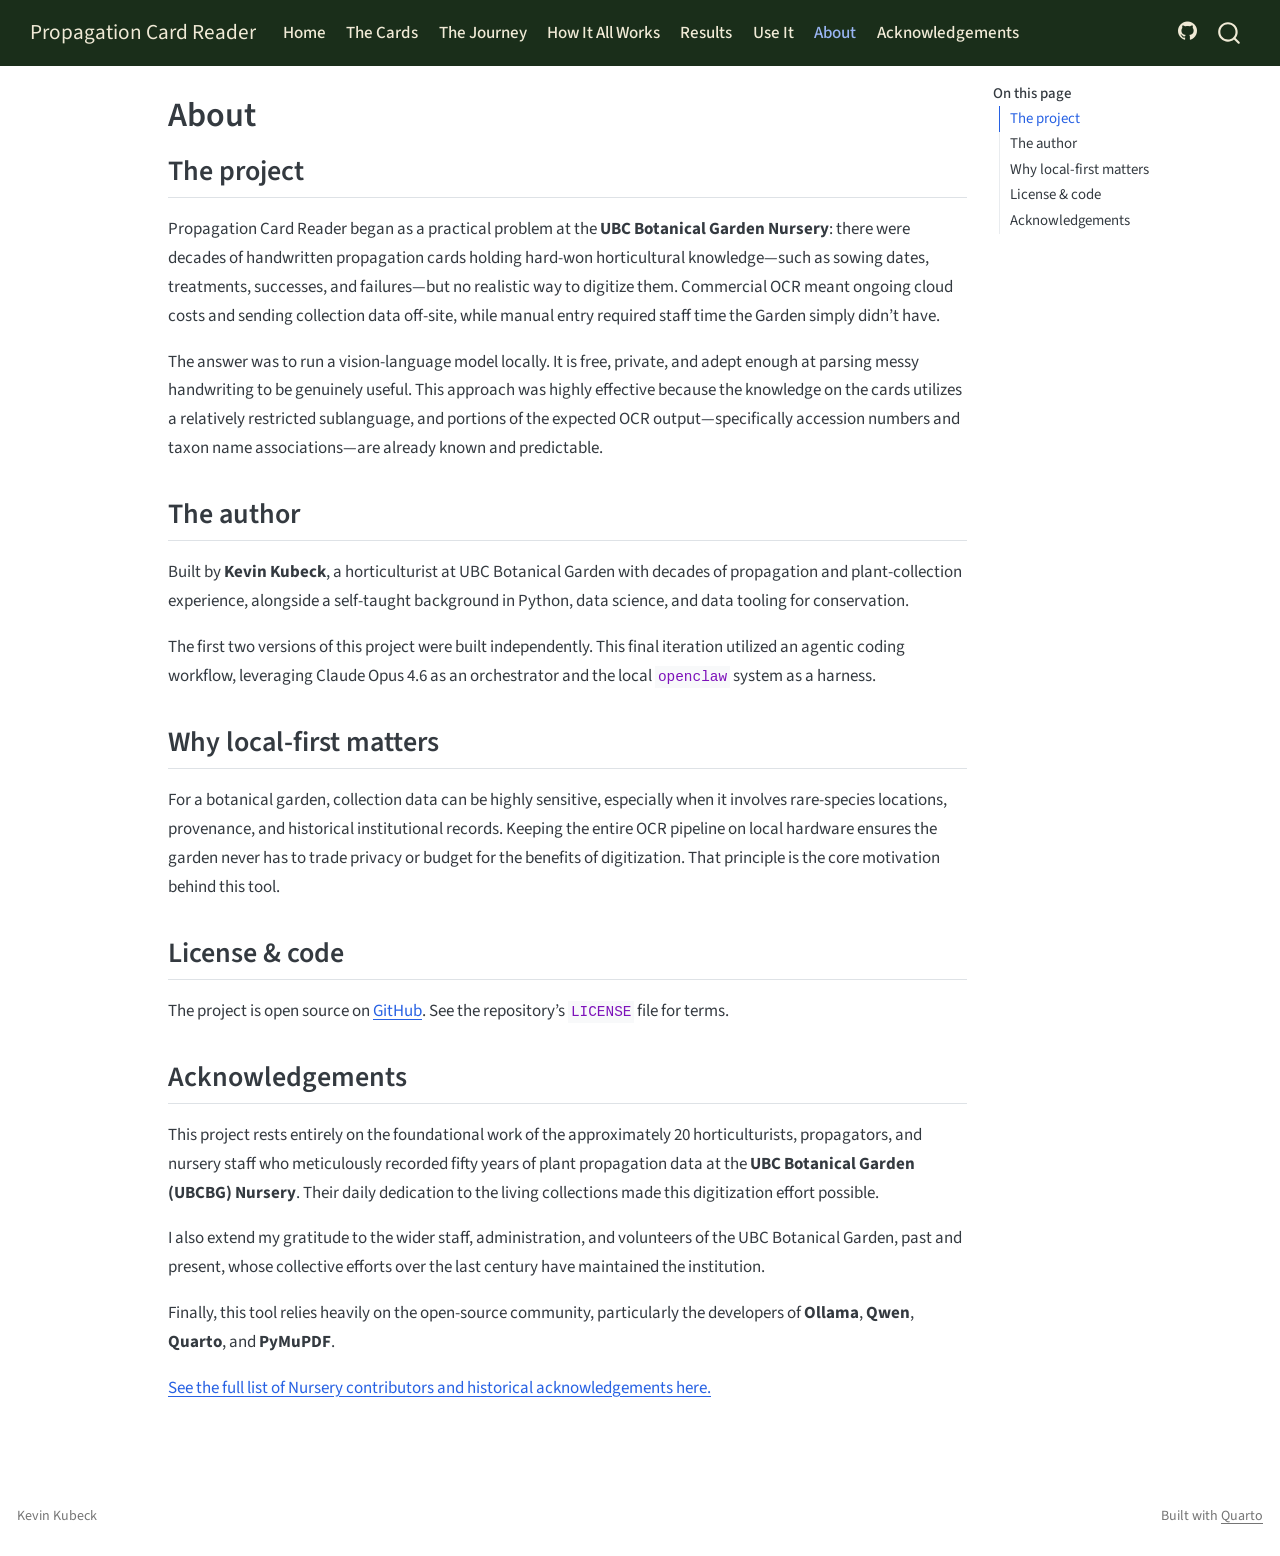
==== commit 472edefd: "Add acknowledgements page, fix continuity across site New: acknowledgements.qmd (nursery staff, UBCB" ====
--- a/docs/about.html
+++ b/docs/about.html
@@ -116,6 +116,10 @@
     <a class="nav-link active" href="./about.html" aria-current="page"> 
 <span class="menu-text">About</span></a>
   </li>  
+  <li class="nav-item">
+    <a class="nav-link" href="./acknowledgements.html"> 
+<span class="menu-text">Acknowledgements</span></a>
+  </li>  
 </ul>
             <ul class="navbar-nav navbar-nav-scroll ms-auto">
   <li class="nav-item compact">
@@ -181,7 +185,7 @@
 </section>
 <section id="why-local-first-matters" class="level2">
 <h2 class="anchored" data-anchor-id="why-local-first-matters">Why local-first matters</h2>
-<p>For a botanical garden, collection data can be highly sensitive, especially when it involves rare-species locations, provenance, and historical institutional records. Keeping the entire OCR pipeline on local hardware ensures the garden never has to trade privacy or budget for the benefitsof digitization. That principle is the core motivation behind this tool.</p>
+<p>For a botanical garden, collection data can be highly sensitive, especially when it involves rare-species locations, provenance, and historical institutional records. Keeping the entire OCR pipeline on local hardware ensures the garden never has to trade privacy or budget for the benefits of digitization. That principle is the core motivation behind this tool.</p>
 </section>
 <section id="license-code" class="level2">
 <h2 class="anchored" data-anchor-id="license-code">License &amp; code</h2>
@@ -192,7 +196,7 @@
 <p>This project rests entirely on the foundational work of the approximately 20 horticulturists, propagators, and nursery staff who meticulously recorded fifty years of plant propagation data at the <strong>UBC Botanical Garden (UBCBG) Nursery</strong>. Their daily dedication to the living collections made this digitization effort possible.</p>
 <p>I also extend my gratitude to the wider staff, administration, and volunteers of the UBC Botanical Garden, past and present, whose collective efforts over the last century have maintained the institution.</p>
 <p>Finally, this tool relies heavily on the open-source community, particularly the developers of <strong>Ollama</strong>, <strong>Qwen</strong>, <strong>Quarto</strong>, and <strong>PyMuPDF</strong>.</p>
-<p><strong><a href="acknowledgements.qmd">See the full list of Nursery contributors and historical acknowledgements here.</a></strong></p>
+<p><strong><a href="./acknowledgements.html">See the full list of Nursery contributors and historical acknowledgements here.</a></strong></p>
 
 
 </section>
